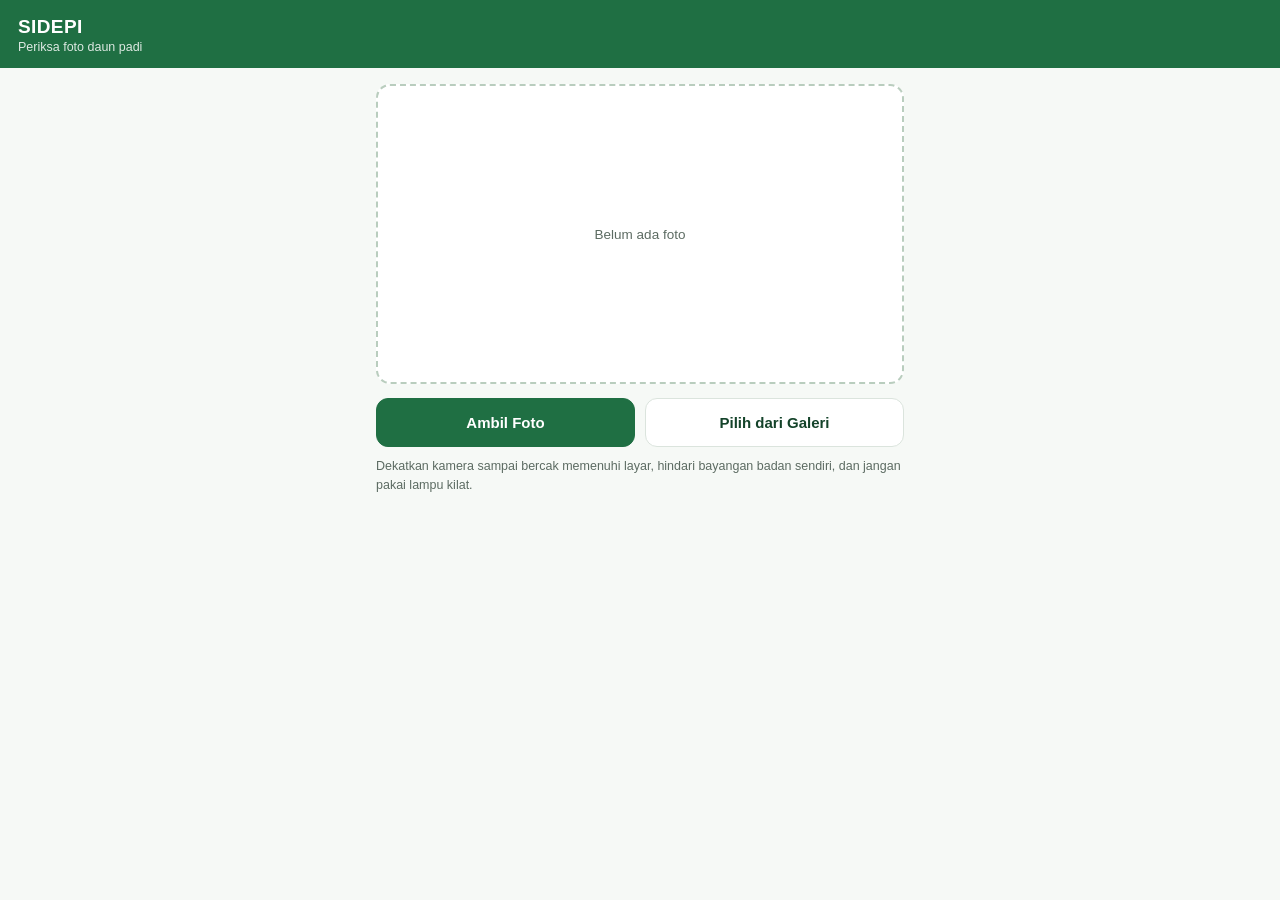
==== docs/index.html @ 331153cf "Tambah layar periksa foto (versi uji, pengolahan citra klasik blas)" ====
<!DOCTYPE html>
<html lang="id">
<head>
<meta charset="utf-8">
<meta name="viewport" content="width=device-width, initial-scale=1, viewport-fit=cover">
<meta name="theme-color" content="#1f6f43">
<title>SIDEPI Periksa Foto</title>
<link rel="stylesheet" href="gaya.css">
</head>
<body>
<header>
  <h1>SIDEPI</h1>
  <p>Periksa foto daun padi</p>
</header>

<main>
  <section id="layar-awal">
    <div class="kotak-foto" id="kotak-foto">
      <span id="teks-kosong">Belum ada foto</span>
      <img id="pratinjau" alt="" hidden>
    </div>
    <div class="tombol-baris">
      <button id="tombol-kamera" class="utama">Ambil Foto</button>
      <button id="tombol-galeri">Pilih dari Galeri</button>
    </div>
    <input type="file" id="input-foto" accept="image/*" capture="environment" hidden>
    <p class="petunjuk">Dekatkan kamera sampai bercak memenuhi layar, hindari bayangan badan sendiri, dan jangan pakai lampu kilat.</p>
  </section>

  <section id="layar-proses" hidden>
    <p class="memuat">Menganalisis foto…</p>
  </section>

  <section id="layar-hasil" hidden>
    <div id="kartu-utama" class="kartu"></div>
    <h2>Yang terukur dari foto</h2>
    <table id="tabel-ukur"></table>
    <h2>Konfirmasi cepat</h2>
    <p class="petunjuk">Centang yang benar-benar terlihat. Ini memperkuat atau membatalkan dugaan foto.</p>
    <div id="daftar-ciri"></div>
    <div id="kesimpulan-ciri" class="kartu kecil" hidden></div>
    <p id="penafian" class="petunjuk"></p>
    <div class="tombol-baris">
      <button id="tombol-ulang">Foto Lain</button>
    </div>
  </section>
</main>

<script src="pohon.js"></script>
<script src="analisa.js"></script>
<script src="app.js"></script>
</body>
</html>
---- docs/gaya.css ----
:root { --hijau:#1f6f43; --hijau-muda:#e8f3ec; --gelap:#14432a; --abu:#5c6b62; --garis:#dbe4dd; --bg:#f6f9f6; }
* { box-sizing: border-box; }
body { margin:0; font-family: -apple-system, 'Segoe UI', Roboto, sans-serif; background: var(--bg); color:#1c2b22; padding-bottom: 28px; }
header { background: var(--hijau); color:#fff; padding: 16px 18px 14px; }
header h1 { margin:0; font-size: 19px; letter-spacing: .4px; }
header p { margin: 2px 0 0; font-size: 12.5px; opacity: .85; }
main { padding: 16px; max-width: 560px; margin: 0 auto; }
.kotak-foto { height: 300px; border: 2px dashed #b9cdbe; border-radius: 14px; background:#fff; display:flex; align-items:center; justify-content:center; overflow:hidden; color: var(--abu); font-size: 13.5px; }
.kotak-foto img { width:100%; height:100%; object-fit: contain; }
.tombol-baris { display:flex; gap:10px; margin-top: 14px; }
button { flex:1; padding: 15px 12px; font-size: 15px; border-radius: 12px; border:1px solid var(--garis); background:#fff; color: var(--gelap); font-weight:600; }
button.utama { background: var(--hijau); color:#fff; border-color: var(--hijau); }
.petunjuk { font-size: 12.5px; color: var(--abu); line-height:1.55; margin-top: 10px; }
.memuat { text-align:center; padding: 60px 0; color: var(--abu); }
.kartu { background:#fff; border:1px solid var(--garis); border-radius: 14px; padding: 16px; margin-bottom: 14px; }
.kartu.kecil { padding: 12px 14px; }
.kartu h2 { margin:0 0 6px; font-size: 20px; color: var(--gelap); }
.kartu .label { font-size: 12px; text-transform: uppercase; letter-spacing: .6px; color: var(--abu); }
.kartu .angka { font-size: 32px; font-weight: 700; color: var(--hijau); margin: 6px 0 2px; }
.kartu p { margin: 8px 0 0; font-size: 13.5px; line-height:1.6; color:#35473c; }
.kartu.hati-hati .angka { color:#b8860b; }
.kartu.aman .angka { color: var(--hijau); }
h2.bagian { font-size: 14px; text-transform: uppercase; letter-spacing:.6px; color: var(--abu); margin: 20px 0 8px; }
table#tabel-ukur { width:100%; border-collapse: collapse; background:#fff; border:1px solid var(--garis); border-radius: 12px; overflow:hidden; font-size: 13.5px; }
table#tabel-ukur td { padding: 10px 12px; border-bottom:1px solid #eef3ef; }
table#tabel-ukur td:last-child { text-align:right; font-variant-numeric: tabular-nums; font-weight:600; color: var(--gelap); }
.ciri { display:flex; gap: 10px; align-items:flex-start; background:#fff; border:1px solid var(--garis); border-radius: 12px; padding: 12px; margin-bottom: 8px; font-size: 13.5px; line-height:1.5; }
.ciri input { width: 22px; height: 22px; margin: 0; accent-color: var(--hijau); }
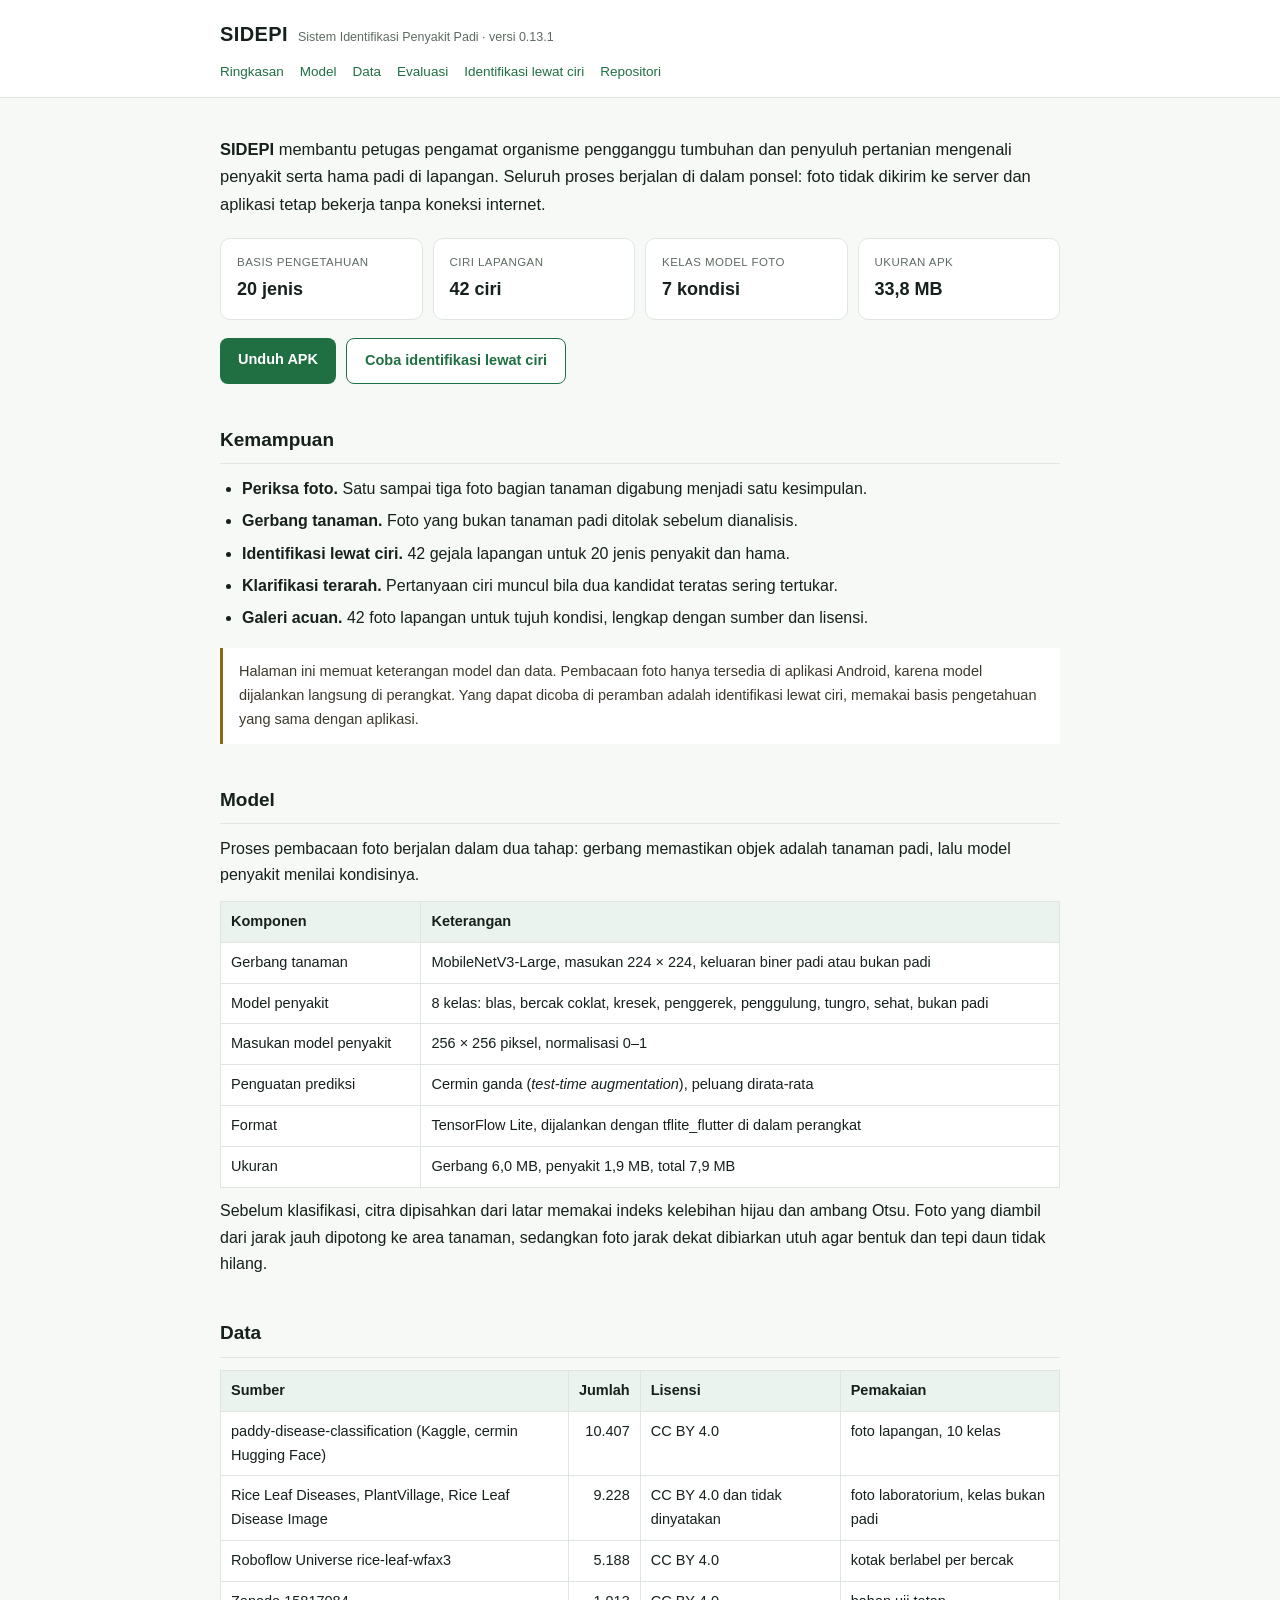
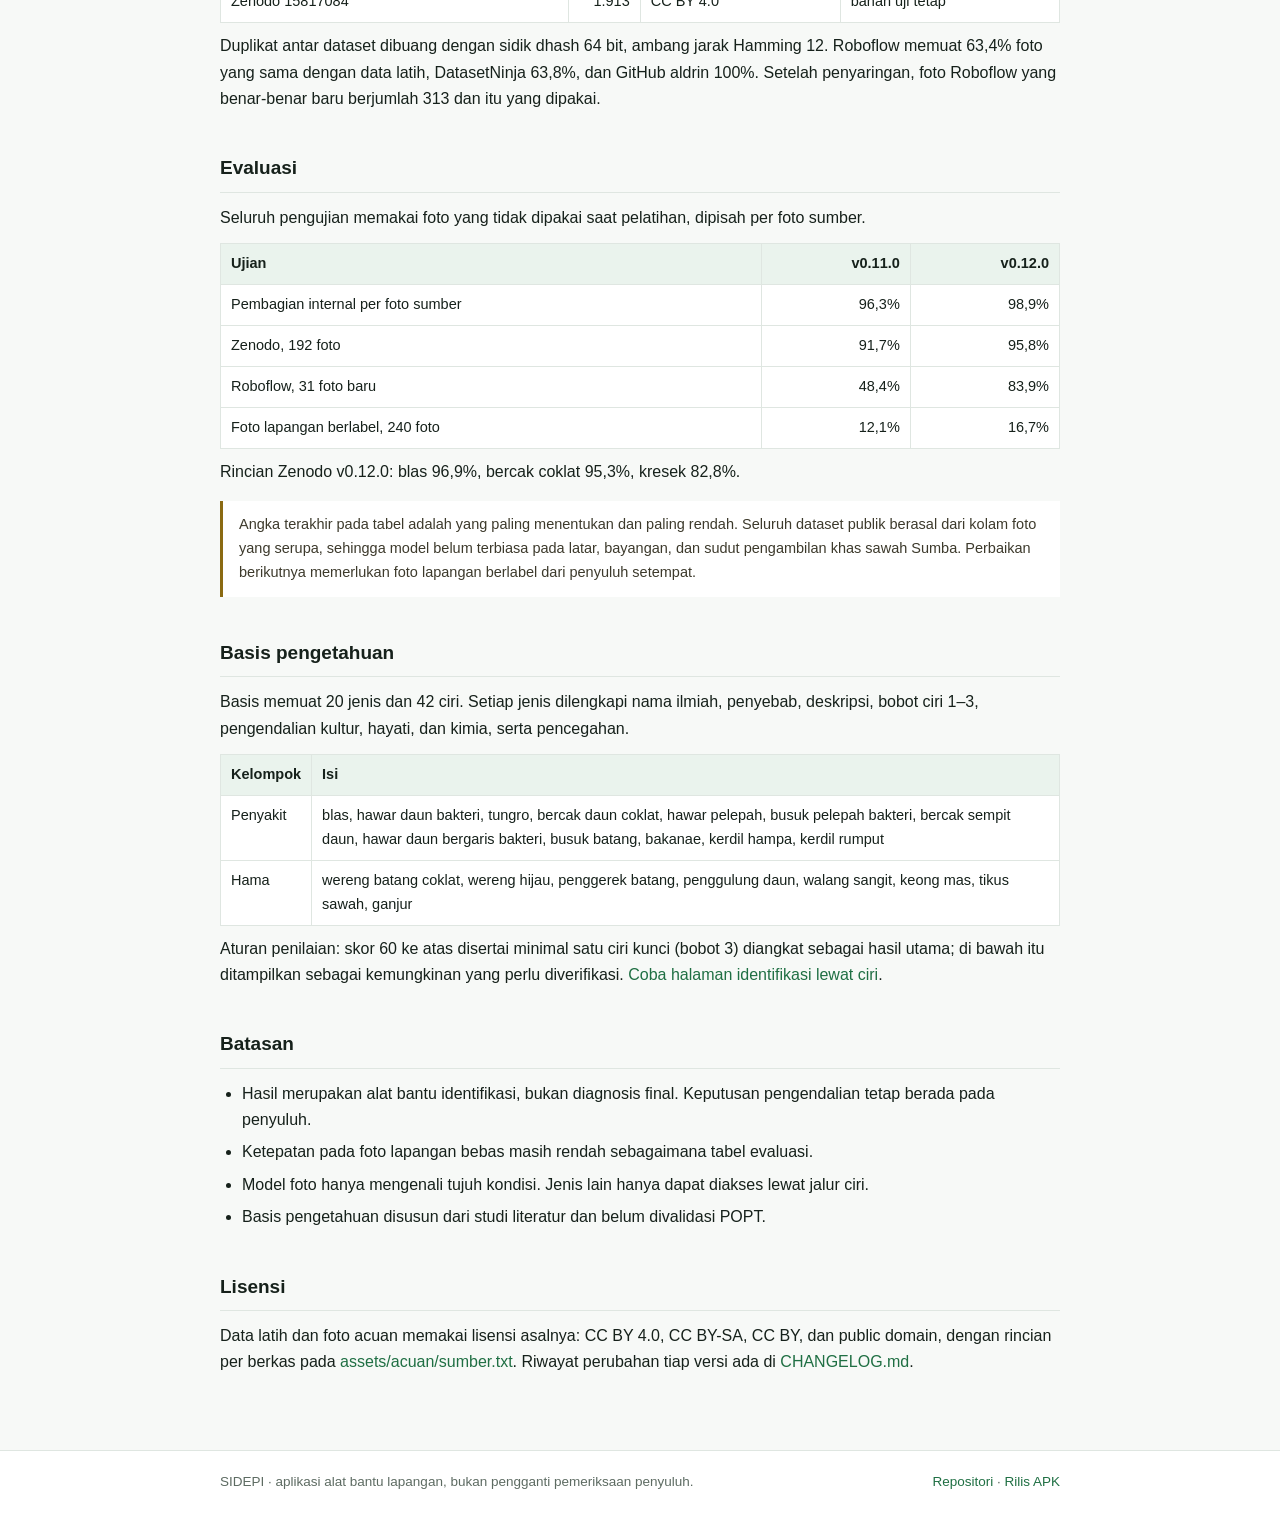
==== commit ea12ea55: "Situs GitHub Pages diperbarui: keterangan model, data, evaluasi, dan identifikasi lewat ciri dari ba" ====
--- a/docs/index.html
+++ b/docs/index.html
@@ -4,50 +4,157 @@
 <meta charset="utf-8">
 <meta name="viewport" content="width=device-width, initial-scale=1, viewport-fit=cover">
 <meta name="theme-color" content="#1f6f43">
-<title>SIDEPI Periksa Foto</title>
+<meta name="description" content="SIDEPI, aplikasi identifikasi penyakit dan hama padi untuk petugas lapangan. Model citra di perangkat, sistem pakar 42 ciri, 20 jenis, bekerja tanpa internet.">
+<title>SIDEPI — Identifikasi Penyakit dan Hama Padi</title>
 <link rel="stylesheet" href="gaya.css">
 </head>
 <body>
-<header>
-  <h1>SIDEPI</h1>
-  <p>Periksa foto daun padi</p>
+
+<header class="kepala">
+  <div class="kepala-dalam">
+    <div class="merek">
+      <h1>SIDEPI</h1>
+      <span>Sistem Identifikasi Penyakit Padi &middot; versi 0.13.1</span>
+    </div>
+    <nav class="nav">
+      <a href="#ringkasan">Ringkasan</a>
+      <a href="#model">Model</a>
+      <a href="#data">Data</a>
+      <a href="#evaluasi">Evaluasi</a>
+      <a href="ciri.html">Identifikasi lewat ciri</a>
+      <a href="https://github.com/arifrenggy/sidepi-app">Repositori</a>
+    </nav>
+  </div>
 </header>
 
 <main>
-  <section id="layar-awal">
-    <div class="kotak-foto" id="kotak-foto">
-      <span id="teks-kosong">Belum ada foto</span>
-      <img id="pratinjau" alt="" hidden>
+
+  <section id="ringkasan" class="pendahuluan">
+    <p><strong>SIDEPI</strong> membantu petugas pengamat organisme pengganggu tumbuhan
+    dan penyuluh pertanian mengenali penyakit serta hama padi di lapangan. Seluruh
+    proses berjalan di dalam ponsel: foto tidak dikirim ke server dan aplikasi tetap
+    bekerja tanpa koneksi internet.</p>
+
+    <dl class="ringkas">
+      <div><dt>Basis pengetahuan</dt><dd>20 jenis</dd></div>
+      <div><dt>Ciri lapangan</dt><dd>42 ciri</dd></div>
+      <div><dt>Kelas model foto</dt><dd>7 kondisi</dd></div>
+      <div><dt>Ukuran APK</dt><dd>33,8 MB</dd></div>
+    </dl>
+
+    <div class="aksi">
+      <a class="tombol" href="https://github.com/arifrenggy/sidepi-app/releases/latest">Unduh APK</a>
+      <a class="tombol samar" href="ciri.html">Coba identifikasi lewat ciri</a>
     </div>
-    <div class="tombol-baris">
-      <button id="tombol-kamera" class="utama">Ambil Foto</button>
-      <button id="tombol-galeri">Pilih dari Galeri</button>
-    </div>
-    <input type="file" id="input-foto" accept="image/*" capture="environment" hidden>
-    <p class="petunjuk">Dekatkan kamera sampai bercak memenuhi layar, hindari bayangan badan sendiri, dan jangan pakai lampu kilat.</p>
   </section>
 
-  <section id="layar-proses" hidden>
-    <p class="memuat">Menganalisis foto…</p>
-  </section>
+  <h2>Kemampuan</h2>
+  <ul>
+    <li><strong>Periksa foto.</strong> Satu sampai tiga foto bagian tanaman digabung menjadi satu kesimpulan.</li>
+    <li><strong>Gerbang tanaman.</strong> Foto yang bukan tanaman padi ditolak sebelum dianalisis.</li>
+    <li><strong>Identifikasi lewat ciri.</strong> 42 gejala lapangan untuk 20 jenis penyakit dan hama.</li>
+    <li><strong>Klarifikasi terarah.</strong> Pertanyaan ciri muncul bila dua kandidat teratas sering tertukar.</li>
+    <li><strong>Galeri acuan.</strong> 42 foto lapangan untuk tujuh kondisi, lengkap dengan sumber dan lisensi.</li>
+  </ul>
 
-  <section id="layar-hasil" hidden>
-    <div id="kartu-utama" class="kartu"></div>
-    <h2>Yang terukur dari foto</h2>
-    <table id="tabel-ukur"></table>
-    <h2>Konfirmasi cepat</h2>
-    <p class="petunjuk">Centang yang benar-benar terlihat. Ini memperkuat atau membatalkan dugaan foto.</p>
-    <div id="daftar-ciri"></div>
-    <div id="kesimpulan-ciri" class="kartu kecil" hidden></div>
-    <p id="penafian" class="petunjuk"></p>
-    <div class="tombol-baris">
-      <button id="tombol-ulang">Foto Lain</button>
-    </div>
-  </section>
+  <div class="catatan">
+    Halaman ini memuat keterangan model dan data. Pembacaan foto hanya tersedia di
+    aplikasi Android, karena model dijalankan langsung di perangkat. Yang dapat
+    dicoba di peramban adalah identifikasi lewat ciri, memakai basis pengetahuan
+    yang sama dengan aplikasi.
+  </div>
+
+  <h2 id="model">Model</h2>
+  <p>Proses pembacaan foto berjalan dalam dua tahap: gerbang memastikan objek adalah
+  tanaman padi, lalu model penyakit menilai kondisinya.</p>
+
+  <table>
+    <tr><th>Komponen</th><th>Keterangan</th></tr>
+    <tr><td>Gerbang tanaman</td><td>MobileNetV3-Large, masukan 224 &times; 224, keluaran biner padi atau bukan padi</td></tr>
+    <tr><td>Model penyakit</td><td>8 kelas: blas, bercak coklat, kresek, penggerek, penggulung, tungro, sehat, bukan padi</td></tr>
+    <tr><td>Masukan model penyakit</td><td>256 &times; 256 piksel, normalisasi 0&ndash;1</td></tr>
+    <tr><td>Penguatan prediksi</td><td>Cermin ganda (<em>test-time augmentation</em>), peluang dirata-rata</td></tr>
+    <tr><td>Format</td><td>TensorFlow Lite, dijalankan dengan tflite_flutter di dalam perangkat</td></tr>
+    <tr><td>Ukuran</td><td>Gerbang 6,0 MB, penyakit 1,9 MB, total 7,9 MB</td></tr>
+  </table>
+
+  <p>Sebelum klasifikasi, citra dipisahkan dari latar memakai indeks kelebihan hijau
+  dan ambang Otsu. Foto yang diambil dari jarak jauh dipotong ke area tanaman,
+  sedangkan foto jarak dekat dibiarkan utuh agar bentuk dan tepi daun tidak hilang.</p>
+
+  <h2 id="data">Data</h2>
+  <table>
+    <tr><th>Sumber</th><th class="angka">Jumlah</th><th>Lisensi</th><th>Pemakaian</th></tr>
+    <tr><td>paddy-disease-classification (Kaggle, cermin Hugging Face)</td><td class="angka">10.407</td><td>CC BY 4.0</td><td>foto lapangan, 10 kelas</td></tr>
+    <tr><td>Rice Leaf Diseases, PlantVillage, Rice Leaf Disease Image</td><td class="angka">9.228</td><td>CC BY 4.0 dan tidak dinyatakan</td><td>foto laboratorium, kelas bukan padi</td></tr>
+    <tr><td>Roboflow Universe rice-leaf-wfax3</td><td class="angka">5.188</td><td>CC BY 4.0</td><td>kotak berlabel per bercak</td></tr>
+    <tr><td>Zenodo 15817084</td><td class="angka">1.913</td><td>CC BY 4.0</td><td>bahan uji tetap</td></tr>
+  </table>
+
+  <p>Duplikat antar dataset dibuang dengan sidik dhash 64 bit, ambang jarak Hamming 12.
+  Roboflow memuat 63,4% foto yang sama dengan data latih, DatasetNinja 63,8%, dan
+  GitHub aldrin 100%. Setelah penyaringan, foto Roboflow yang benar-benar baru
+  berjumlah 313 dan itu yang dipakai.</p>
+
+  <h2 id="evaluasi">Evaluasi</h2>
+  <p>Seluruh pengujian memakai foto yang tidak dipakai saat pelatihan, dipisah per
+  foto sumber.</p>
+
+  <table>
+    <tr><th>Ujian</th><th class="angka">v0.11.0</th><th class="angka">v0.12.0</th></tr>
+    <tr><td>Pembagian internal per foto sumber</td><td class="angka">96,3%</td><td class="angka">98,9%</td></tr>
+    <tr><td>Zenodo, 192 foto</td><td class="angka">91,7%</td><td class="angka">95,8%</td></tr>
+    <tr><td>Roboflow, 31 foto baru</td><td class="angka">48,4%</td><td class="angka">83,9%</td></tr>
+    <tr><td>Foto lapangan berlabel, 240 foto</td><td class="angka">12,1%</td><td class="angka">16,7%</td></tr>
+  </table>
+
+  <p>Rincian Zenodo v0.12.0: blas 96,9%, bercak coklat 95,3%, kresek 82,8%.</p>
+
+  <div class="catatan">
+    Angka terakhir pada tabel adalah yang paling menentukan dan paling rendah.
+    Seluruh dataset publik berasal dari kolam foto yang serupa, sehingga model belum
+    terbiasa pada latar, bayangan, dan sudut pengambilan khas sawah Sumba.
+    Perbaikan berikutnya memerlukan foto lapangan berlabel dari penyuluh setempat.
+  </div>
+
+  <h2>Basis pengetahuan</h2>
+  <p>Basis memuat 20 jenis dan 42 ciri. Setiap jenis dilengkapi nama ilmiah,
+  penyebab, deskripsi, bobot ciri 1&ndash;3, pengendalian kultur, hayati, dan kimia,
+  serta pencegahan.</p>
+
+  <table>
+    <tr><th>Kelompok</th><th>Isi</th></tr>
+    <tr><td>Penyakit</td><td>blas, hawar daun bakteri, tungro, bercak daun coklat, hawar pelepah, busuk pelepah bakteri, bercak sempit daun, hawar daun bergaris bakteri, busuk batang, bakanae, kerdil hampa, kerdil rumput</td></tr>
+    <tr><td>Hama</td><td>wereng batang coklat, wereng hijau, penggerek batang, penggulung daun, walang sangit, keong mas, tikus sawah, ganjur</td></tr>
+  </table>
+
+  <p>Aturan penilaian: skor 60 ke atas disertai minimal satu ciri kunci (bobot 3)
+  diangkat sebagai hasil utama; di bawah itu ditampilkan sebagai kemungkinan yang
+  perlu diverifikasi. <a href="ciri.html">Coba halaman identifikasi lewat ciri</a>.</p>
+
+  <h2>Batasan</h2>
+  <ul>
+    <li>Hasil merupakan alat bantu identifikasi, bukan diagnosis final. Keputusan pengendalian tetap berada pada penyuluh.</li>
+    <li>Ketepatan pada foto lapangan bebas masih rendah sebagaimana tabel evaluasi.</li>
+    <li>Model foto hanya mengenali tujuh kondisi. Jenis lain hanya dapat diakses lewat jalur ciri.</li>
+    <li>Basis pengetahuan disusun dari studi literatur dan belum divalidasi POPT.</li>
+  </ul>
+
+  <h2>Lisensi</h2>
+  <p>Data latih dan foto acuan memakai lisensi asalnya: CC BY 4.0, CC BY-SA, CC BY,
+  dan public domain, dengan rincian per berkas pada
+  <a href="https://github.com/arifrenggy/sidepi-app/blob/main/assets/acuan/sumber.txt">assets/acuan/sumber.txt</a>.
+  Riwayat perubahan tiap versi ada di
+  <a href="https://github.com/arifrenggy/sidepi-app/blob/main/CHANGELOG.md">CHANGELOG.md</a>.</p>
+
 </main>
 
-<script src="pohon.js"></script>
-<script src="analisa.js"></script>
-<script src="app.js"></script>
+<footer class="kaki">
+  <div class="kaki-dalam">
+    <span>SIDEPI &middot; aplikasi alat bantu lapangan, bukan pengganti pemeriksaan penyuluh.</span>
+    <span><a href="https://github.com/arifrenggy/sidepi-app">Repositori</a> &middot; <a href="https://github.com/arifrenggy/sidepi-app/releases/latest">Rilis APK</a></span>
+  </div>
+</footer>
+
 </body>
 </html>
--- a/docs/gaya.css
+++ b/docs/gaya.css
@@ -1,28 +1,265 @@
-:root { --hijau:#1f6f43; --hijau-muda:#e8f3ec; --gelap:#14432a; --abu:#5c6b62; --garis:#dbe4dd; --bg:#f6f9f6; }
+:root {
+  --hijau: #1f6f43;
+  --hijau-tua: #14512f;
+  --hijau-muda: #eaf3ed;
+  --tinta: #16211b;
+  --redup: #5d6b62;
+  --garis: #dfe6e1;
+  --kertas: #ffffff;
+  --latar: #f7f9f7;
+  --kuning: #8a6a12;
+}
+
 * { box-sizing: border-box; }
-body { margin:0; font-family: -apple-system, 'Segoe UI', Roboto, sans-serif; background: var(--bg); color:#1c2b22; padding-bottom: 28px; }
-header { background: var(--hijau); color:#fff; padding: 16px 18px 14px; }
-header h1 { margin:0; font-size: 19px; letter-spacing: .4px; }
-header p { margin: 2px 0 0; font-size: 12.5px; opacity: .85; }
-main { padding: 16px; max-width: 560px; margin: 0 auto; }
-.kotak-foto { height: 300px; border: 2px dashed #b9cdbe; border-radius: 14px; background:#fff; display:flex; align-items:center; justify-content:center; overflow:hidden; color: var(--abu); font-size: 13.5px; }
-.kotak-foto img { width:100%; height:100%; object-fit: contain; }
-.tombol-baris { display:flex; gap:10px; margin-top: 14px; }
-button { flex:1; padding: 15px 12px; font-size: 15px; border-radius: 12px; border:1px solid var(--garis); background:#fff; color: var(--gelap); font-weight:600; }
-button.utama { background: var(--hijau); color:#fff; border-color: var(--hijau); }
-.petunjuk { font-size: 12.5px; color: var(--abu); line-height:1.55; margin-top: 10px; }
-.memuat { text-align:center; padding: 60px 0; color: var(--abu); }
-.kartu { background:#fff; border:1px solid var(--garis); border-radius: 14px; padding: 16px; margin-bottom: 14px; }
-.kartu.kecil { padding: 12px 14px; }
-.kartu h2 { margin:0 0 6px; font-size: 20px; color: var(--gelap); }
-.kartu .label { font-size: 12px; text-transform: uppercase; letter-spacing: .6px; color: var(--abu); }
-.kartu .angka { font-size: 32px; font-weight: 700; color: var(--hijau); margin: 6px 0 2px; }
-.kartu p { margin: 8px 0 0; font-size: 13.5px; line-height:1.6; color:#35473c; }
-.kartu.hati-hati .angka { color:#b8860b; }
-.kartu.aman .angka { color: var(--hijau); }
-h2.bagian { font-size: 14px; text-transform: uppercase; letter-spacing:.6px; color: var(--abu); margin: 20px 0 8px; }
-table#tabel-ukur { width:100%; border-collapse: collapse; background:#fff; border:1px solid var(--garis); border-radius: 12px; overflow:hidden; font-size: 13.5px; }
-table#tabel-ukur td { padding: 10px 12px; border-bottom:1px solid #eef3ef; }
-table#tabel-ukur td:last-child { text-align:right; font-variant-numeric: tabular-nums; font-weight:600; color: var(--gelap); }
-.ciri { display:flex; gap: 10px; align-items:flex-start; background:#fff; border:1px solid var(--garis); border-radius: 12px; padding: 12px; margin-bottom: 8px; font-size: 13.5px; line-height:1.5; }
-.ciri input { width: 22px; height: 22px; margin: 0; accent-color: var(--hijau); }
+
+html { -webkit-text-size-adjust: 100%; }
+
+body {
+  margin: 0;
+  background: var(--latar);
+  color: var(--tinta);
+  font-family: -apple-system, BlinkMacSystemFont, "Segoe UI", Roboto, "Helvetica Neue", Arial, sans-serif;
+  font-size: 16px;
+  line-height: 1.65;
+}
+
+a { color: var(--hijau); text-decoration: none; }
+a:hover { text-decoration: underline; }
+
+.kepala {
+  background: var(--kertas);
+  border-bottom: 1px solid var(--garis);
+}
+
+.kepala-dalam {
+  max-width: 880px;
+  margin: 0 auto;
+  padding: 18px 20px 14px;
+}
+
+.merek {
+  display: flex;
+  align-items: baseline;
+  gap: 10px;
+  flex-wrap: wrap;
+}
+
+.merek h1 {
+  font-size: 20px;
+  letter-spacing: 0.02em;
+  margin: 0;
+}
+
+.merek span {
+  font-size: 12.5px;
+  color: var(--redup);
+}
+
+.nav {
+  display: flex;
+  gap: 16px;
+  flex-wrap: wrap;
+  margin-top: 10px;
+  font-size: 13.5px;
+}
+
+main {
+  max-width: 880px;
+  margin: 0 auto;
+  padding: 28px 20px 64px;
+}
+
+h2 {
+  font-size: 19px;
+  margin: 40px 0 12px;
+  padding-bottom: 8px;
+  border-bottom: 1px solid var(--garis);
+}
+
+h3 {
+  font-size: 15.5px;
+  margin: 22px 0 6px;
+}
+
+p { margin: 10px 0; }
+
+.pendahuluan p { font-size: 16.5px; }
+
+.ringkas {
+  display: grid;
+  grid-template-columns: repeat(auto-fit, minmax(150px, 1fr));
+  gap: 10px;
+  margin: 20px 0 4px;
+}
+
+.ringkas div {
+  background: var(--kertas);
+  border: 1px solid var(--garis);
+  border-radius: 10px;
+  padding: 14px 16px;
+}
+
+.ringkas dt {
+  font-size: 11.5px;
+  letter-spacing: 0.04em;
+  text-transform: uppercase;
+  color: var(--redup);
+}
+
+.ringkas dd {
+  margin: 3px 0 0;
+  font-size: 18px;
+  font-weight: 600;
+}
+
+.tombol {
+  display: inline-block;
+  background: var(--hijau);
+  color: #fff;
+  padding: 10px 18px;
+  border-radius: 8px;
+  font-size: 14.5px;
+  font-weight: 600;
+}
+
+.tombol:hover { background: var(--hijau-tua); text-decoration: none; }
+
+.tombol.samar {
+  background: var(--kertas);
+  color: var(--hijau);
+  border: 1px solid var(--hijau);
+}
+
+.aksi { display: flex; gap: 10px; flex-wrap: wrap; margin: 18px 0 4px; }
+
+table {
+  width: 100%;
+  border-collapse: collapse;
+  margin: 12px 0 6px;
+  font-size: 14.5px;
+  background: var(--kertas);
+}
+
+th, td {
+  border: 1px solid var(--garis);
+  padding: 8px 10px;
+  text-align: left;
+  vertical-align: top;
+}
+
+th { background: var(--hijau-muda); font-weight: 600; }
+
+td.angka, th.angka { text-align: right; }
+
+ul { margin: 10px 0; padding-left: 22px; }
+li { margin: 6px 0; }
+
+.catatan {
+  background: var(--kertas);
+  border-left: 3px solid var(--kuning);
+  padding: 12px 16px;
+  margin: 16px 0;
+  font-size: 14.5px;
+  color: #3d3a2c;
+}
+
+.kode {
+  background: #10231a;
+  color: #dce9e1;
+  padding: 14px 16px;
+  border-radius: 10px;
+  overflow-x: auto;
+  font-family: ui-monospace, SFMono-Regular, Menlo, monospace;
+  font-size: 12.5px;
+  line-height: 1.55;
+}
+
+/* halaman identifikasi ciri */
+.panel {
+  background: var(--kertas);
+  border: 1px solid var(--garis);
+  border-radius: 12px;
+  padding: 16px 18px;
+  margin: 14px 0;
+}
+
+.panel h3 { margin-top: 0; }
+
+label.ciri {
+  display: flex;
+  gap: 10px;
+  align-items: flex-start;
+  padding: 9px 4px;
+  border-bottom: 1px solid #eef2ef;
+  font-size: 14.5px;
+  cursor: pointer;
+}
+
+label.ciri:last-child { border-bottom: 0; }
+
+label.ciri input { margin-top: 4px; }
+
+.kelompok {
+  font-size: 11.5px;
+  letter-spacing: 0.05em;
+  text-transform: uppercase;
+  color: var(--redup);
+  margin: 18px 0 4px;
+}
+
+.hasil-utama {
+  border: 1px solid var(--hijau);
+  background: var(--hijau-muda);
+  border-radius: 12px;
+  padding: 14px 16px;
+  margin: 12px 0;
+}
+
+.hasil-utama .skor { font-size: 26px; font-weight: 700; color: var(--hijau-tua); }
+
+.baris-hasil {
+  display: flex;
+  justify-content: space-between;
+  gap: 12px;
+  padding: 8px 0;
+  border-bottom: 1px solid #eef2ef;
+  font-size: 14.5px;
+}
+
+.baris-hasil:last-child { border-bottom: 0; }
+
+.batang {
+  height: 8px;
+  background: #e7ece8;
+  border-radius: 6px;
+  overflow: hidden;
+  margin-top: 6px;
+}
+
+.batang span { display: block; height: 100%; background: var(--hijau); }
+
+.kosong { color: var(--redup); font-size: 14.5px; }
+
+/* kaki */
+.kaki {
+  border-top: 1px solid var(--garis);
+  background: var(--kertas);
+  font-size: 13.5px;
+  color: var(--redup);
+}
+
+.kaki-dalam {
+  max-width: 880px;
+  margin: 0 auto;
+  padding: 20px;
+  display: flex;
+  gap: 16px;
+  flex-wrap: wrap;
+  justify-content: space-between;
+}
+
+@media (max-width: 520px) {
+  h2 { font-size: 17.5px; }
+  body { font-size: 15.5px; }
+  th, td { font-size: 13.5px; padding: 7px 8px; }
+}
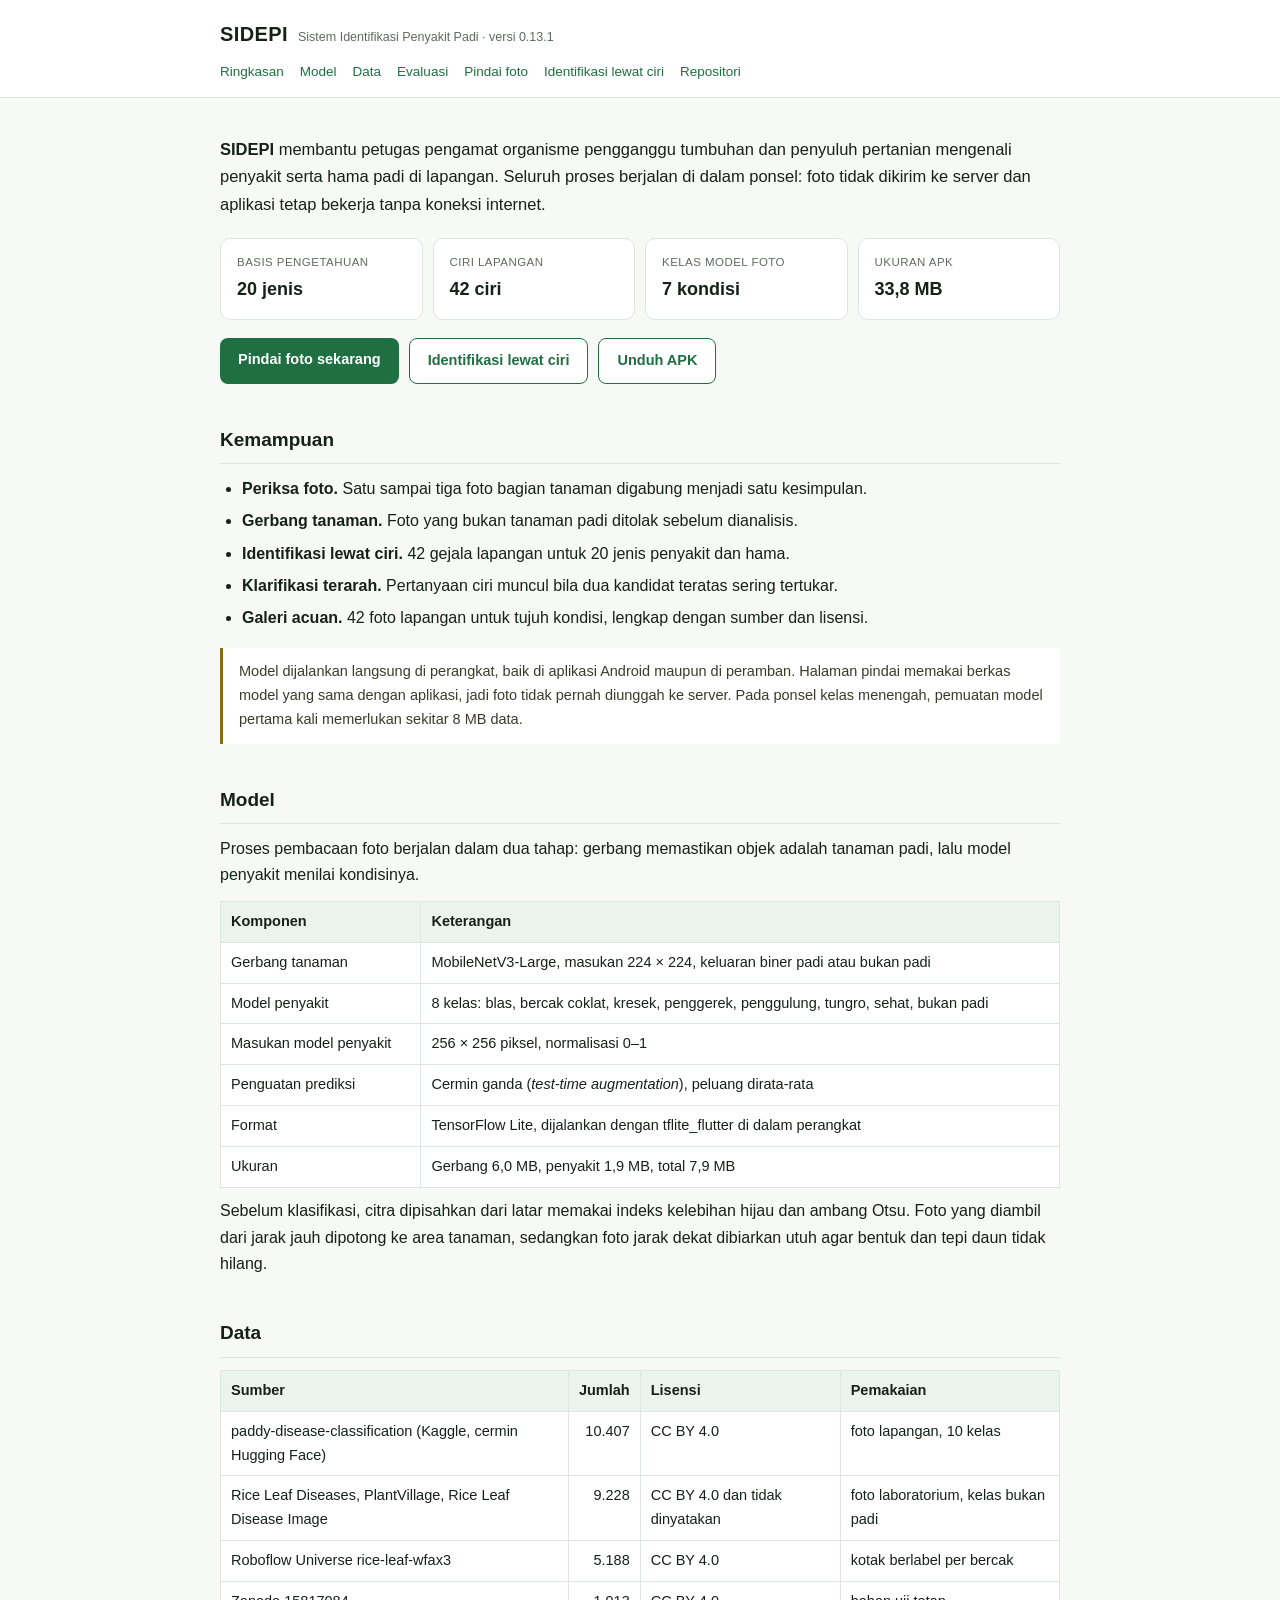
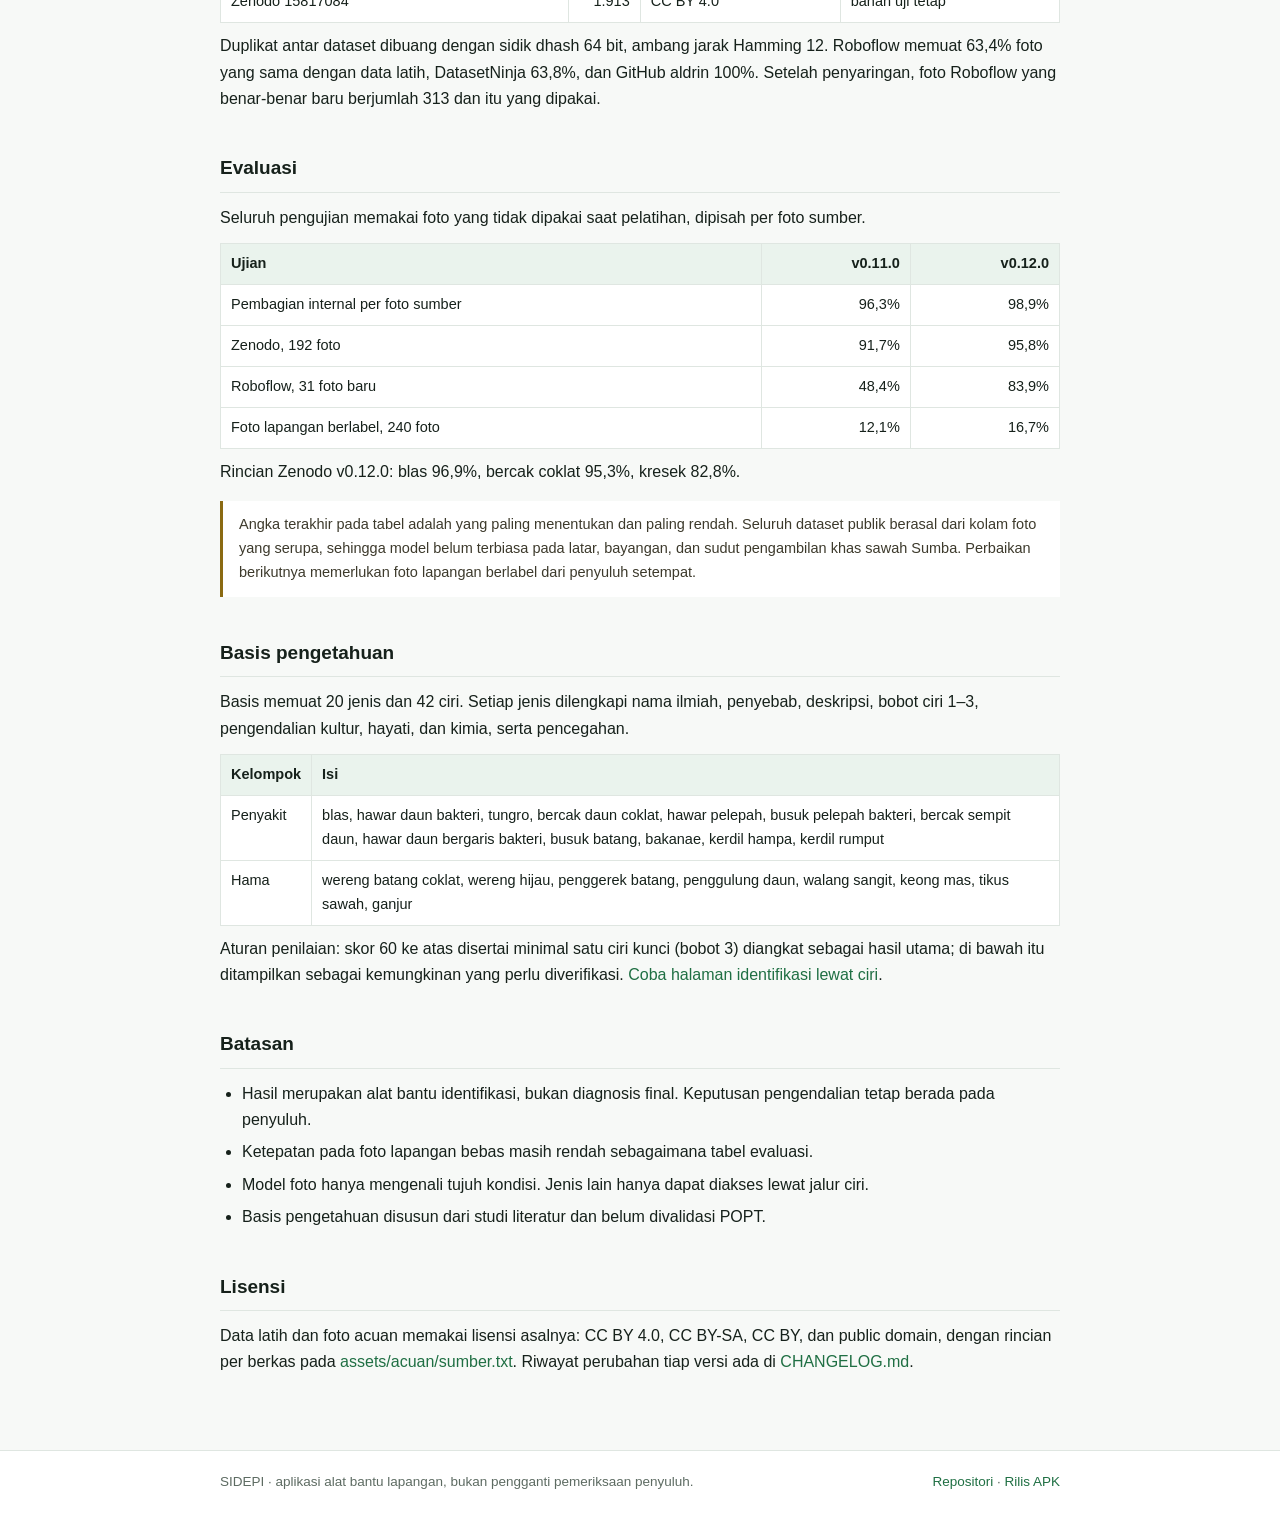
==== commit a6a11bcf: "Situs: pemindaian foto di peramban dengan model TFLite yang sama" ====
--- a/docs/index.html
+++ b/docs/index.html
@@ -21,6 +21,7 @@
       <a href="#model">Model</a>
       <a href="#data">Data</a>
       <a href="#evaluasi">Evaluasi</a>
+      <a href="pindai.html">Pindai foto</a>
       <a href="ciri.html">Identifikasi lewat ciri</a>
       <a href="https://github.com/arifrenggy/sidepi-app">Repositori</a>
     </nav>
@@ -43,8 +44,9 @@
     </dl>
 
     <div class="aksi">
-      <a class="tombol" href="https://github.com/arifrenggy/sidepi-app/releases/latest">Unduh APK</a>
-      <a class="tombol samar" href="ciri.html">Coba identifikasi lewat ciri</a>
+      <a class="tombol" href="pindai.html">Pindai foto sekarang</a>
+      <a class="tombol samar" href="ciri.html">Identifikasi lewat ciri</a>
+      <a class="tombol samar" href="https://github.com/arifrenggy/sidepi-app/releases/latest">Unduh APK</a>
     </div>
   </section>
 
@@ -58,10 +60,10 @@
   </ul>
 
   <div class="catatan">
-    Halaman ini memuat keterangan model dan data. Pembacaan foto hanya tersedia di
-    aplikasi Android, karena model dijalankan langsung di perangkat. Yang dapat
-    dicoba di peramban adalah identifikasi lewat ciri, memakai basis pengetahuan
-    yang sama dengan aplikasi.
+    Model dijalankan langsung di perangkat, baik di aplikasi Android maupun di
+    peramban. Halaman pindai memakai berkas model yang sama dengan aplikasi, jadi
+    foto tidak pernah diunggah ke server. Pada ponsel kelas menengah, pemuatan
+    model pertama kali memerlukan sekitar 8 MB data.
   </div>
 
   <h2 id="model">Model</h2>
--- a/docs/gaya.css
+++ b/docs/gaya.css
@@ -263,3 +263,25 @@
   body { font-size: 15.5px; }
   th, td { font-size: 13.5px; padding: 7px 8px; }
 }
+
+.kotak-foto {
+  position: relative;
+  width: 100%;
+  min-height: 220px;
+  border: 1px dashed #c9d3cc;
+  border-radius: 12px;
+  background: #fbfdfb;
+  display: flex;
+  align-items: center;
+  justify-content: center;
+  overflow: hidden;
+  color: var(--redup);
+  font-size: 14px;
+}
+
+.kotak-foto img {
+  width: 100%;
+  max-height: 420px;
+  object-fit: contain;
+  display: block;
+}
